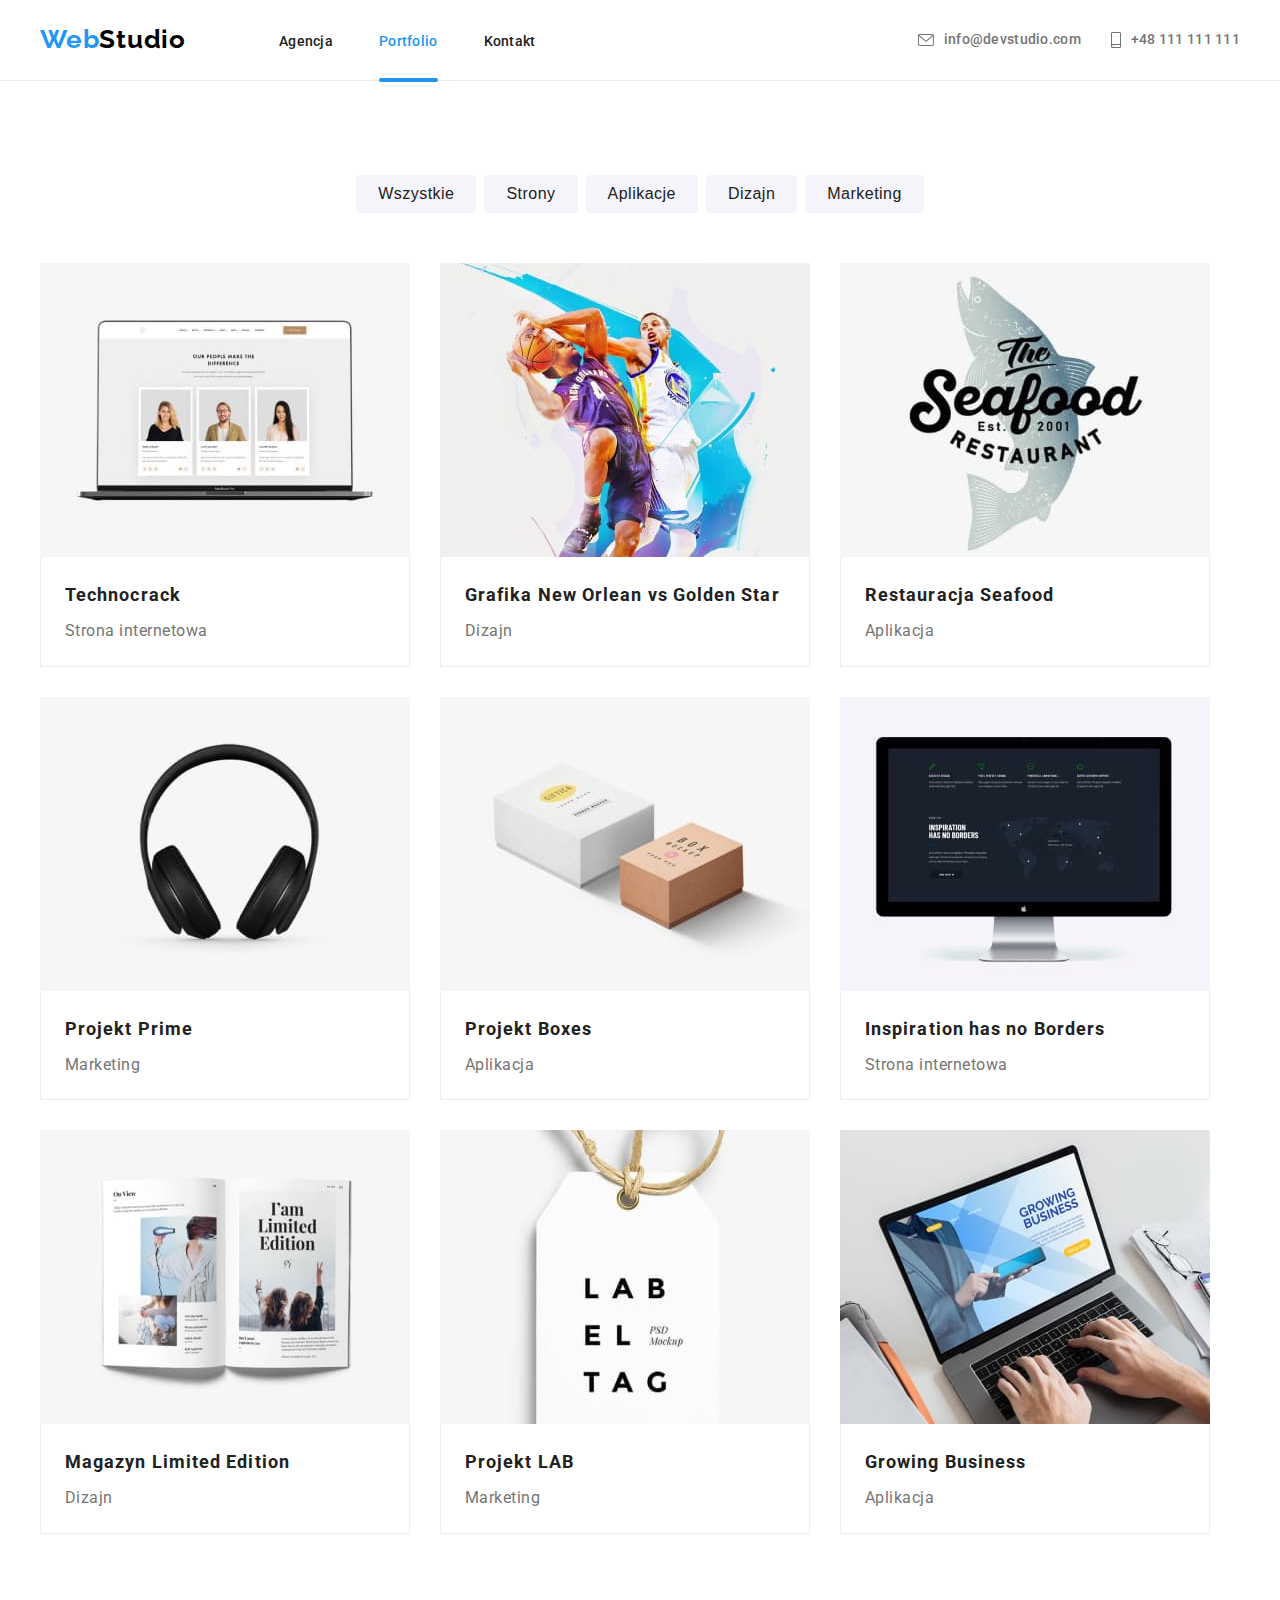
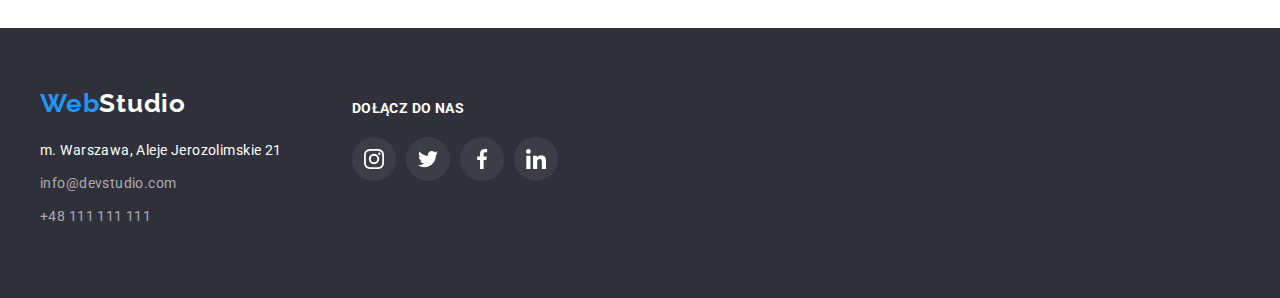
==== portfolio.html @ ef241d31 "added first files" ====
<!DOCTYPE html>
<html lang="pl">
  <head>
    <meta charset="UTF-8" />
    <meta http-equiv="X-UA-Compatible" content="IE=edge" />
    <meta name="viewport" content="width=device-width, initial-scale=1.0" />
    <title>Portfolio</title>
    <link
      rel="stylesheet"
      href="https://cdnjs.cloudflare.com/ajax/libs/modern-normalize/1.1.0/modern-normalize.min.css"
      integrity="sha512-wpPYUAdjBVSE4KJnH1VR1HeZfpl1ub8YT/NKx4PuQ5NmX2tKuGu6U/JRp5y+Y8XG2tV+wKQpNHVUX03MfMFn9Q=="
      crossorigin="anonymous"
      referrerpolicy="no-referrer"
    />
    <link rel="preconnect" href="https://fonts.googleapis.com" />
    <link rel="preconnect" href="https://fonts.gstatic.com" crossorigin />
    <link
      href="https://fonts.googleapis.com/css2?family=Raleway:wght@700&family=Roboto:wght@400;500;700;900&display=swap"
      rel="stylesheet"
    />
    <link rel="stylesheet" href="./css/styles.css" />
  </head>
  <body>
    <header>
      <div class="container menu">
        <div class="menu-contact">
          <a href="index.html" class="menu-link-logo-top"
            ><span class="menu-logo">Web</span>Studio</a
          >
          <nav class="navigation">
            <ul class="list">
              <li><a href="index.html" class="navigation-link">Agencja</a></li>
              <li>
                <a href="portfolio.html" class="navigation-link link-active"
                  >Portfolio</a
                >
              </li>
              <li><a href="/kontakt" class="navigation-link">Kontakt</a></li>
            </ul>
          </nav>
        </div>
        <ul class="contact-links">
          <li>
            <a href="mailto:info@devstudio.com" class="contact-link">
              <svg class="icon" width="16px" height="12px">
                <use href="./images/icons.svg#icon-envelope"></use>
              </svg>
              info@devstudio.com</a
            >
          </li>
          <li>
            <a href="tel:+48111111111" class="contact-link">
              <svg class="icon" width="10px" height="16px">
                <use href="./images/icons.svg#icon-smartphone"></use>
              </svg>
              +48 111 111 111</a
            >
          </li>
        </ul>
      </div>
    </header>
    <main>
      <div class="section">
        <div class="container">
          <ul class="filter">
            <li>
              <button type="button" class="filter-name">Wszystkie</button>
            </li>
            <li><button type="button" class="filter-name">Strony</button></li>
            <li>
              <button type="button" class="filter-name">Aplikacje</button>
            </li>
            <li><button type="button" class="filter-name">Dizajn</button></li>
            <li>
              <button type="button" class="filter-name">Marketing</button>
            </li>
          </ul>
        </div>
        <div class="container">
          <ul class="list-portfolio">
            <li>
              <figure class="list-portfolio-item">
                <div class="container-transform">
                  <img
                    class="portfolio-img"
                    src="images/technocrack.jpg"
                    alt="strona internetowa technocrack"
                    width="370"
                    height="294"
                  />
                  <div class="overlay">
                    <p>
                      Technocrack jest popularną platformą wykorzystywaną do
                      rozpowszechniania koronawirusa. Firmy wykorzystują tę
                      platformę do celów szpiegowskich i ataków na
                      niezabezpieczone serwery konkurencji
                    </p>
                  </div>
                </div>
                <figcaption class="portfolio-item">
                  <h3 class="portfolio-name">Technocrack</h3>
                  <span class="portfolio-type">Strona internetowa</span>
                </figcaption>
              </figure>
            </li>
            <li>
              <figure class="list-portfolio-item">
                <div class="container-transform">
                  <img
                    class="portfolio-img"
                    src="images/grafika-new-orlean.jpg"
                    alt="projekt graficzny"
                    width="370"
                    height="294"
                  />
                  <div class="overlay">
                    <p>
                      Technocrack jest popularną platformą wykorzystywaną do
                      rozpowszechniania koronawirusa. Firmy wykorzystują tę
                      platformę do celów szpiegowskich i ataków na
                      niezabezpieczone serwery konkurencji
                    </p>
                  </div>
                </div>
                <figcaption class="portfolio-item">
                  <h3 class="portfolio-name">
                    Grafika New Orlean vs Golden Star
                  </h3>
                  <span class="portfolio-type">Dizajn</span>
                </figcaption>
              </figure>
            </li>
            <li>
              <figure class="list-portfolio-item">
                <div class="container-transform">
                  <img
                    class="portfolio-img"
                    src="images/restauracja-seafood.jpg"
                    alt="aplikacja restauracji seafood"
                    width="370"
                    height="294"
                  />
                  <div class="overlay">
                    <p>
                      Technocrack jest popularną platformą wykorzystywaną do
                      rozpowszechniania koronawirusa. Firmy wykorzystują tę
                      platformę do celów szpiegowskich i ataków na
                      niezabezpieczone serwery konkurencji
                    </p>
                  </div>
                </div>
                <figcaption class="portfolio-item">
                  <h3 class="portfolio-name">Restauracja Seafood</h3>
                  <span class="portfolio-type">Aplikacja</span>
                </figcaption>
              </figure>
            </li>
            <li>
              <figure class="list-portfolio-item">
                <div class="container-transform">
                  <img
                    class="portfolio-img"
                    src="images/projekt-prime.jpg"
                    alt="marketing projektu prime"
                    width="370"
                    height="294"
                  />
                  <div class="overlay">
                    <p>
                      Technocrack jest popularną platformą wykorzystywaną do
                      rozpowszechniania koronawirusa. Firmy wykorzystują tę
                      platformę do celów szpiegowskich i ataków na
                      niezabezpieczone serwery konkurencji
                    </p>
                  </div>
                </div>
                <figcaption class="portfolio-item">
                  <h3 class="portfolio-name">Projekt Prime</h3>
                  <span class="portfolio-type">Marketing</span>
                </figcaption>
              </figure>
            </li>
            <li>
              <figure class="list-portfolio-item">
                <div class="container-transform">
                  <img
                    class="portfolio-img"
                    src="images/projekt-boxes.jpg"
                    alt="aplikacja projektu boxes"
                    width="370"
                    height="294"
                  />
                  <div class="overlay">
                    <p>
                      Technocrack jest popularną platformą wykorzystywaną do
                      rozpowszechniania koronawirusa. Firmy wykorzystują tę
                      platformę do celów szpiegowskich i ataków na
                      niezabezpieczone serwery konkurencji
                    </p>
                  </div>
                </div>
                <figcaption class="portfolio-item">
                  <h3 class="portfolio-name">Projekt Boxes</h3>
                  <span class="portfolio-type">Aplikacja</span>
                </figcaption>
              </figure>
            </li>
            <li>
              <figure class="list-portfolio-item">
                <div class="container-transform">
                  <img
                    class="portfolio-img"
                    src="images/inspiration-borders.jpg"
                    alt="strona internetowa inspiration has no borders"
                    width="370"
                    height="294"
                  />
                  <div class="overlay">
                    <p>
                      Technocrack jest popularną platformą wykorzystywaną do
                      rozpowszechniania koronawirusa. Firmy wykorzystują tę
                      platformę do celów szpiegowskich i ataków na
                      niezabezpieczone serwery konkurencji
                    </p>
                  </div>
                </div>
                <figcaption class="portfolio-item">
                  <h3 class="portfolio-name">Inspiration has no Borders</h3>
                  <span class="portfolio-type">Strona internetowa</span>
                </figcaption>
              </figure>
            </li>
            <li>
              <figure class="list-portfolio-item">
                <div class="container-transform">
                  <img
                    class="portfolio-img"
                    src="images/magazyn-lm.jpg"
                    alt="oprojekt graficzny magazynu limited edition"
                    width="370"
                    height="294"
                  />
                  <div class="overlay">
                    <p>
                      Technocrack jest popularną platformą wykorzystywaną do
                      rozpowszechniania koronawirusa. Firmy wykorzystują tę
                      platformę do celów szpiegowskich i ataków na
                      niezabezpieczone serwery konkurencji
                    </p>
                  </div>
                </div>
                <figcaption class="portfolio-item">
                  <h3 class="portfolio-name">Magazyn Limited Edition</h3>
                  <span class="portfolio-type">Dizajn</span>
                </figcaption>
              </figure>
            </li>
            <li>
              <figure class="list-portfolio-item">
                <div class="container-transform">
                  <img
                    class="portfolio-img"
                    src="images/projekt-lab.jpg"
                    alt="marketing projektu lab"
                    width="370"
                    height="294"
                  />
                  <div class="overlay">
                    <p>
                      Technocrack jest popularną platformą wykorzystywaną do
                      rozpowszechniania koronawirusa. Firmy wykorzystują tę
                      platformę do celów szpiegowskich i ataków na
                      niezabezpieczone serwery konkurencji
                    </p>
                  </div>
                </div>
                <figcaption class="portfolio-item">
                  <h3 class="portfolio-name">Projekt LAB</h3>
                  <span class="portfolio-type">Marketing</span>
                </figcaption>
              </figure>
            </li>
            <li>
              <figure class="list-portfolio-item">
                <div class="container-transform">
                  <img
                    class="portfolio-img"
                    src="images/growing-business.jpg"
                    alt="aplikacja growing business"
                    width="370"
                    height="294"
                  />
                  <div class="overlay">
                    <p>
                      Technocrack jest popularną platformą wykorzystywaną do
                      rozpowszechniania koronawirusa. Firmy wykorzystują tę
                      platformę do celów szpiegowskich i ataków na
                      niezabezpieczone serwery konkurencji
                    </p>
                  </div>
                </div>
                <figcaption class="portfolio-item">
                  <h3 class="portfolio-name">Growing Business</h3>
                  <span class="portfolio-type">Aplikacja</span>
                </figcaption>
              </figure>
            </li>
          </ul>
        </div>
      </div>
    </main>
    <footer class="bottom-contact">
      <div class="container bottom-contact-container">
        <div>
          <a href="index.html" class="menu-link-logo-bottom"
            ><span class="menu-logo">Web</span>Studio</a
          >
          <address class="contact">
            <span class="contact-address"
              >m. Warszawa, Aleje Jerozolimskie 21</span
            >
            <a href="mailto:info@devstudio.com" class="contact-link-bottom"
              >info@devstudio.com</a
            >
            <a href="tel:+48111111111" class="contact-link-bottom"
              >+48 111 111 111</a
            >
          </address>
        </div>
        <div class="join-us">
          <h3 class="join-us-text">DOŁĄCZ DO NAS</h3>
          <div class="social-footer">
            <a href="#" class="social-link-footer"
              ><svg width="20px" height="20px">
                <use href="./images/icons.svg#icon-instagram"></use>
              </svg>
            </a>
            <a href="#" class="social-link-footer"
              ><svg width="20px" height="20px">
                <use href="./images/icons.svg#icon-twitter"></use>
              </svg>
            </a>
            <a href="#" class="social-link-footer"
              ><svg width="20px" height="20px">
                <use href="./images/icons.svg#icon-facebook"></use>
              </svg>
            </a>
            <a href="#" class="social-link-footer"
              ><svg width="20px" height="20px">
                <use href="./images/icons.svg#icon-linkedin"></use>
              </svg>
            </a>
          </div>
        </div>
      </div>
    </footer>
  </body>
</html>
---- css/styles.css ----
:root {
  --brand-color-blue: #2196f3;
  --brand-color-background: #2f303a;
  --brand-color-black: #212121;
  --brand-color-grey: #f5f4fa;
  --brand-color-white: #ffffff;
  --brand-color-text-grey: #757575;
  --brand-color-icons: #afb1b8;
}

body {
  font-family: "Roboto", sans-serif;
  color: var(--brand-color-black);
}
img {
  display: block;
}

header {
  border-bottom-style: solid;
  border-bottom-width: 1px;
  border-bottom-color: rgba(236, 236, 236, 1);
}
* {
  padding: 0;
  margin: 0;
}
.section {
  padding-top: 94px;
  padding-bottom: 94px;
}
.backdrop {
  position: absolute;
  display: flex;
  justify-content: center;
  width: 100%;
  height: 100%;
  top: 0;
  left: 0;
  background-color: rgba(0, 0, 0, 0.2);
}
.bottom-contact {
  background-color: var(--brand-color-background);
  padding: 60px 0;
}
.bottom-contact-container {
  display: flex;
  column-gap: 70px;
}
.contact {
  font-style: normal;
  display: flex;
  flex-direction: column;
}
.contact-address {
  color: var(--brand-color-white);
  font-size: 14px;
  line-height: 1.71;
  letter-spacing: 0.03em;
  display: flex;
  padding-bottom: 9px;
}
.contact-link-bottom {
  color: rgba(255, 255, 255, 0.6);
  font-size: 14px;
  line-height: 1.71;
  text-decoration: none;
  letter-spacing: 0.03em;
  display: flex;
  padding-bottom: 9px;
  transition-property: color;
  transition-duration: 250ms;
  transition-timing-function: cubic-bezier(0.4, 0, 0.2, 1);
}
.contact-link-bottom:hover,
.contact-link-bottom:focus {
  color: var(--brand-color-blue);
}
.contact-links {
  list-style-type: none;
  display: flex;
  column-gap: 30px;
}
.contact-link {
  display: flex;
  align-items: center;
  color: var(--brand-color-text-grey);
  font-weight: 500;
  font-size: 14px;
  line-height: 1.1;
  text-decoration: none;
  letter-spacing: 0.02em;
  transition-property: color, fill;
  transition-duration: 250ms;
  transition-timing-function: cubic-bezier(0.4, 0, 0.2, 1);
}
.contact-link:hover,
.contact-link:focus {
  color: var(--brand-color-blue);
}
.contact-link:hover .icon,
.contact-link:focus .icon {
  fill: var(--brand-color-blue);
}
.container {
  width: 100%;
  max-width: 1200px;
  margin: 0 auto;
  padding: 0 15px;
}
.container-transform {
  position: relative;
  overflow: hidden;
}
.container-transform:hover .overlay,
.container-transform:focus .overlay {
  transform: translateY(0);
  transition: transform 250ms cubic-bezier(0.4, 0, 0.2, 1);
}
.list-portfolio-item:hover .overlay,
.list-portfolio-item:focus .overlay {
  transform: translateY(0);
  transition: transform 250ms cubic-bezier(0.4, 0, 0.2, 1);
}
.filter {
  list-style-type: none;
  display: flex;
  justify-content: center;
  column-gap: 8px;
  padding-bottom: 50px;
}
.filter-name {
  color: var(--brand-color-black);
  background-color: var(--brand-color-grey);
  cursor: pointer;
  font-size: 16px;
  font-weight: 500;
  line-height: 1.6;
  text-align: center;
  letter-spacing: 0.03em;
  border: none;
  padding: 6px 22px 6px 22px;
  border-radius: 4px;
  transition-property: color, background-color;
  transition-duration: 250ms;
  transition-timing-function: cubic-bezier(0.4, 0, 0.2, 1);
}
.filter-name:hover,
.filter-name:focus {
  color: var(--brand-color-white);
  background-color: var(--brand-color-blue);
  box-shadow: 0 3px 1px rgba(0, 0, 0, 0.1), 0px 1px 2px rgba(0, 0, 0, 0.08),
    0px 2px 2px rgba(0, 0, 0, 0.12);
}
.icon {
  fill: var(--brand-color-text-grey);
  margin-right: 10px;
  transition-property: fill;
  transition-duration: 250ms;
  transition-timing-function: cubic-bezier(0.4, 0, 0.2, 1);
}
.icon:hover,
.icon:focus {
  fill: var(--brand-color-blue);
  cursor: pointer;
}
.icon-strengths {
  padding: 25px 100px;
  margin-bottom: 30px;
  border-radius: 4px;
  background-color: var(--brand-color-grey);
}
.icon-modal-close {
  display: flex;
  justify-content: center;
  align-items: center;
  width: 30px;
  height: 30px;
  right: 0;
  top: 0;
  padding: 6px;
  margin: 8px;
  position: absolute;
  color: var(--brand-color-black);
  border-radius: 50%;
  border: 1px solid rgba(0, 0, 0, 0.1);
  background-color: var(--brand-color-white);
}
.icon-modal-close:hover {
  cursor: pointer;
  color: var(--brand-color-blue);
  border-color: var(--brand-color-blue);
}
.is-hidden {
  pointer-events: none;
  visibility: hidden;
  opacity: 0;
  transition: 1s ease-out;
}
.is-hidden .modal {
  transform: scale(0);
  opacity: 0;
}
.join-us {
  justify-content: flex-start;
}
.join-us-text {
  color: var(--brand-color-white);
  font-weight: 700;
  font-size: 14px;
  line-height: 1.17;
  letter-spacing: 0.03em;
  margin-top: 12px;
  margin-bottom: 20px;
}
.social {
  display: flex;
  justify-content: center;
  column-gap: 10px;
  margin: 16px 32px 30px 32px;
}

.list {
  list-style-type: none;
  display: flex;
  column-gap: 46px;
}
.list .active:active {
  color: var(--brand-color-blue);
}
.list-our-strengths {
  list-style-type: none;
  display: flex;
  column-gap: 30px;
}
.list-portfolio {
  display: flex;
  flex-wrap: wrap;
  list-style-type: none;
  gap: 30px;
  transition-property: box-shadow;
  transition-duration: 250ms;
  transition-timing-function: cubic-bezier(0.4, 0, 0.2, 1);
}
.list-portfolio-item:hover,
.list-portfolio-item:focus {
  box-shadow: 0px 4px 4px rgba(0, 0, 0, 0.25);
  cursor: pointer;
}
.link-active:after {
  content: "";
  position: absolute;
  background: var(--brand-color-blue);
  border-radius: 2px;
  width: 100%;
  height: 4px;
  margin-top: 28px;
  display: block;
}
.list .link-active {
  color: var(--brand-color-blue);
}
.menu {
  background-color: var(--brand-color-white);
  display: flex;
  align-items: center;
  justify-content: space-between;
}
.menu-contact {
  display: flex;
  align-items: center;
  column-gap: 93px;
}

.menu-link-logo-top {
  color: #000;
  font-family: Raleway;
  font-weight: 700;
  font-size: 26px;
  line-height: 1.2;
  text-decoration: none;
  letter-spacing: 0.03em;
  padding-top: 24px;
  padding-bottom: 25px;
}
.menu-link-logo-bottom {
  color: var(--brand-color-white);
  font-family: Raleway;
  font-weight: 700;
  font-size: 26px;
  line-height: 1.2;
  text-decoration: none;
  letter-spacing: 0.03em;
  display: flex;
  padding-bottom: 20px;
}
.menu-logo {
  color: var(--brand-color-blue);
  font-family: Raleway;
  font-weight: 700;
  font-size: 26px;
  line-height: 1.2;
  text-decoration: none;
  letter-spacing: 0.03em;
}
.modal {
  position: absolute;
  display: flex;
  justify-content: center;
  width: 528px;
  height: 581px;
  top: 221px;
  border-radius: 4px;
  background-color: var(--brand-color-white);
  box-shadow: 0 2px 1px 0 rgba(0, 0, 0, 0.2), 0 1px 1px 0 rgba(0, 0, 0, 0.14),
    0 1px 3px 0 rgba(0, 0, 0, 0.12);
  transition: 1s ease-in-out;
}
.motto {
  background-image: url("/goit-markup-hw-04/images/baner.jpg"),
    linear-gradient(to top, rgba(47, 48, 58, 0.4), rgba(47, 48, 58, 0.4));
  background-position: center;
  background-repeat: no-repeat;
  text-align: center;
  padding: 200px 0;
  display: flex;
  justify-content: center;
  align-items: center;
}
.motto-container {
  display: flex;
  flex-direction: column;
  justify-content: center;
  align-items: center;
  gap: 30px;
  max-width: 1600px;
}
.motto-text {
  color: var(--brand-color-white);
  font-weight: 900;
  font-size: 44px;
  line-height: 1.37;
  letter-spacing: 0.06em;
  text-align: center;
  max-width: 696px;
}
.navigation-link {
  color: var(--brand-color-black);
  position: relative;
  font-weight: 500;
  font-size: 14px;
  line-height: 1.15;
  text-decoration: none;
  letter-spacing: 0.02em;
  padding-top: 32px;
  padding-bottom: 32px;
  transition-property: color;
  transition-duration: 250ms;
  transition-timing-function: cubic-bezier(0.4, 0, 0.2, 1);
}
.navigation-link:hover,
.navigation-link:focus {
  color: var(--brand-color-blue);
}
.order {
  color: var(--brand-color-white);
  background-color: var(--brand-color-blue);
  cursor: pointer;
  font-weight: 700;
  font-size: 16px;
  line-height: 1.8;
  letter-spacing: 0.06em;
  width: 200px;
  padding: 10px 0;
  border-radius: 4px;
  border: none;
}
.our-client-text {
  color: var(--brand-color-black);
  font-weight: 700;
  font-size: 36px;
  line-height: 1.17;
  letter-spacing: 0.03em;
  text-align: center;
  margin-bottom: 50px;
}
.our-client {
  display: flex;
  justify-content: space-around;
  column-gap: 30px;
}
.our-client-icon {
  fill: var(--brand-color-icons);
}

.our-client-item {
  list-style: none;
}

.our-client-link {
  display: flex;
  border: 1px solid var(--brand-color-icons);
  border-radius: 4px;
  padding: 17.71px 32px 14.25px 32px;
  transition-property: border-color, fill;
  transition-duration: 250ms;
  transition-timing-function: cubic-bezier(0.4, 0, 0.2, 1);
}
.our-client-link:hover,
.our-client-link:focus {
  border-color: var(--brand-color-blue);
  cursor: pointer;
}

.our-client-link:hover .our-client-icon,
.our-client-link:focus .our-client-icon {
  fill: var(--brand-color-blue);
}
.our-strengths {
  padding-bottom: 0;
  display: flex;
  justify-content: space-around;
  column-gap: 30px;
}
.our-strengths-name {
  color: var(--brand-color-black);
  font-weight: 700;
  font-size: 14px;
  line-height: 1.2;
  letter-spacing: 0.03em;
  padding-bottom: 10px;
}
.our-strengths-text {
  color: var(--brand-color-text-grey);
  font-size: 14px;
  line-height: 1.7;
  letter-spacing: 0.03em;
}
.our-work-image {
  display: flex;
  position: relative;
}
.our-work-image > .our-work-image-dsc {
  position: absolute;
  background-color: rgba(47, 48, 58, 0.8);
  color: var(--brand-color-white);
  font-size: 14px;
  font-weight: 700;
  line-height: 1.17;
  letter-spacing: 0.03em;
  text-align: center;
  padding: 27px;
  right: 0;
  left: 0;
  bottom: 0;
}
.our-work-text {
  color: var(--brand-color-black);
  font-weight: 900;
  font-size: 36px;
  line-height: 1.17;
  letter-spacing: 0.03em;
  text-align: center;
  padding-bottom: 50px;
}
.our-work-list {
  list-style-type: none;
  display: flex;
  column-gap: 30px;
  justify-content: space-around;
}
.our-team {
  background-color: var(--brand-color-grey);
  text-align: center;
}

.our-team-list {
  list-style-type: none;
  display: flex;
  column-gap: 30px;
  justify-content: space-around;
}
.our-team-item {
  background-color: var(--brand-color-white);
  box-shadow: 0px 2px 1px 0px rgba(0, 0, 0, 0.2),
    0px 1px 1px 0px rgba(0, 0, 0, 0.14), 0px 1px 3px 0px rgba(0, 0, 0, 0.12);
  border-bottom-left-radius: 4px;
  border-bottom-right-radius: 4px;
}
.our-team-dsc {
  padding: 30px 20px 0 20px;
}
.our-team-text {
  color: var(--brand-color-black);
  font-weight: 700;
  font-size: 36px;
  line-height: 1.17;
  letter-spacing: 0.03em;
  text-align: center;
  padding-bottom: 50px;
}
.our-team-name {
  color: var(--brand-color-black);
  font-weight: 500;
  font-size: 16px;
  line-height: 1.19;
  letter-spacing: 0.03em;
  text-align: center;
  padding-bottom: 10px;
}
.our-team-job {
  color: var(--brand-color-text-grey);
  font-size: 16px;
  line-height: 1.19;
  letter-spacing: 0.03em;
}

.overlay {
  position: absolute;
  width: 100%;
  height: 100%;
  top: 0;
  left: 0;
  transform: translateY(100%);
}
.overlay p {
  font-size: 18px;
  line-height: 1.5;
  letter-spacing: 0.03em;
  color: rgba(255, 255, 255, 1);
  background-color: rgba(33, 150, 243, 0.9);
  padding: 55px 45px 49px 24px;
}
.portfolio-img {
  display: block;
}
.portfolio-item {
  border: 1px solid rgba(238, 238, 238, 1);
  border-top: none;
  padding: 20px 24px;
}
.portfolio-name {
  background-color: var(--brand-color-white);
  color: var(--brand-color-black);
  font-weight: 700;
  font-size: 18px;
  line-height: 2;
  letter-spacing: 0.06em;
  padding-bottom: 4px;
}
.portfolio-type {
  color: var(--brand-color-text-grey);
  font-size: 16px;
  line-height: 1.8;
  letter-spacing: 0.03em;
  padding-top: 0;
}
.social-footer {
  display: flex;
  column-gap: 10px;
}
.social-link {
  fill: var(--brand-color-icons);
  padding: 12px;
  display: flex;
  border-radius: 50%;
  transition-property: fill, background-color, border-radius;
  transition-duration: 250ms;
  transition-timing-function: cubic-bezier(0.4, 0, 0.2, 1);
}
.social-link:hover,
.social-link:focus {
  fill: var(--brand-color-white);
  background-color: var(--brand-color-blue);
  border-radius: 50%;
  cursor: pointer;
}
.social-link-footer {
  padding: 12px;
  fill: var(--brand-color-white);
  background-color: #ffffff10;
  border-radius: 50%;
  display: flex;
  transition-property: fill, background-color, border-radius;
  transition-duration: 250ms;
  transition-timing-function: cubic-bezier(0.4, 0, 0.2, 1);
}
.social-link-footer:hover,
.social-link-footer:focus {
  fill: var(--brand-color-white);
  background-color: var(--brand-color-blue);
  border-radius: 50%;
  cursor: pointer;
}
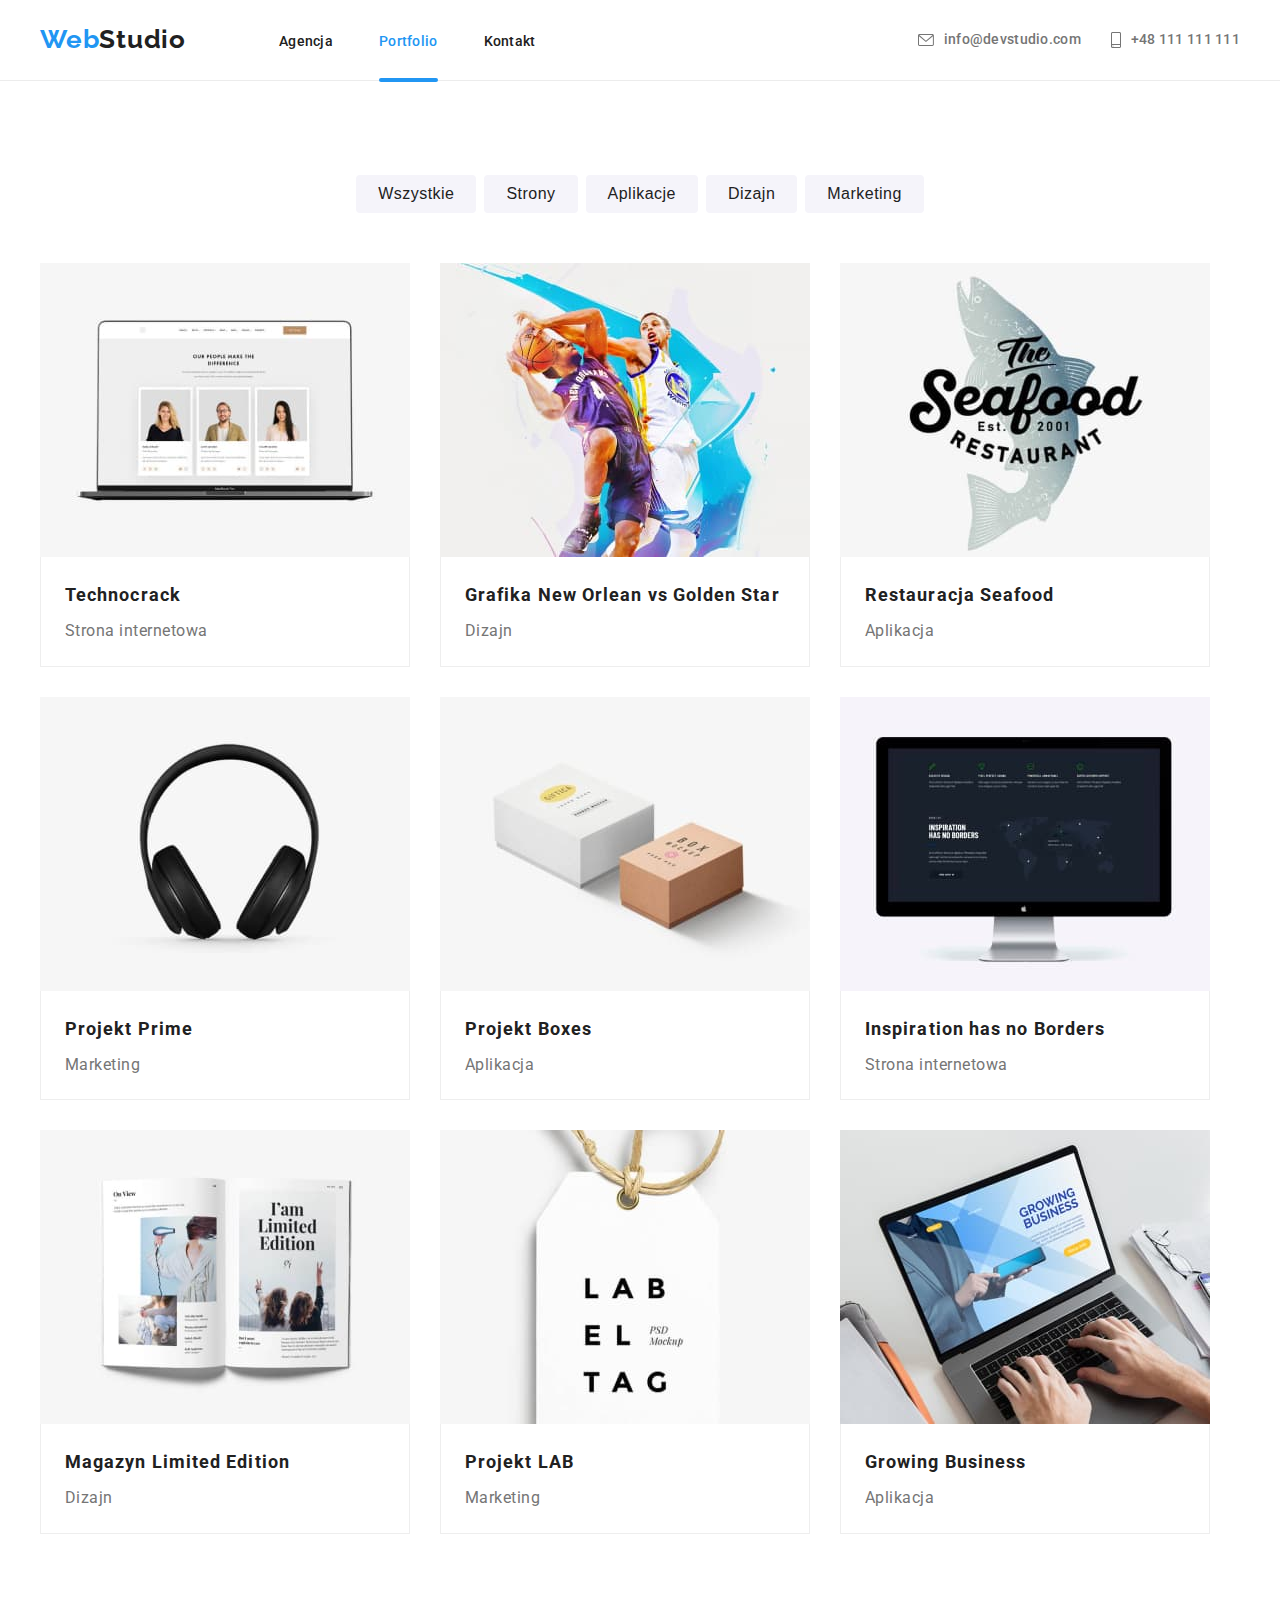
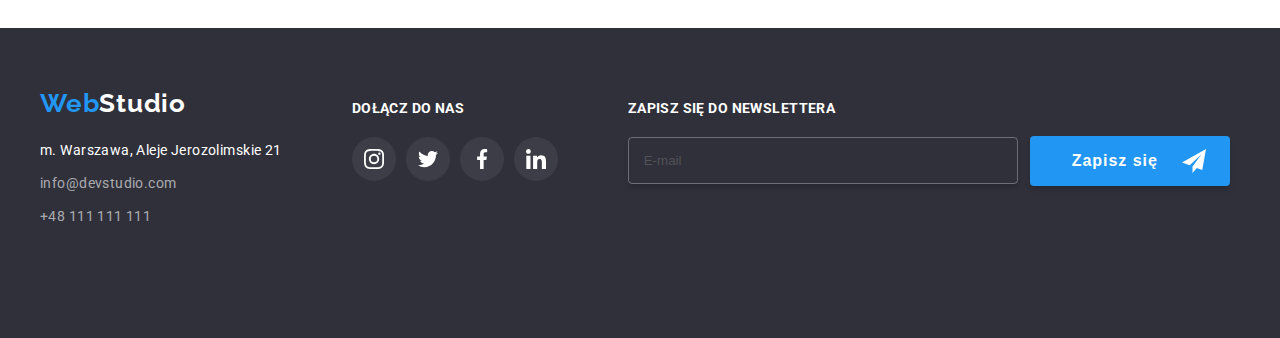
==== commit d1b711c6: "added checkbox" ====
--- a/portfolio.html
+++ b/portfolio.html
@@ -352,6 +352,22 @@
             </a>
           </div>
         </div>
+        <form name="singup-form" class="newsletter">
+          <label class="newsletter-text"
+            >ZAPISZ SIĘ DO NEWSLETTERA
+            <input
+              class="newsletter-input"
+              type="email"
+              name="email"
+              placeholder="E-mail"
+          /></label>
+          <button type="submit" class="button-send">
+            Zapisz się
+            <svg width="24px" height="24px" class="newsletter-icon">
+              <use href="./images/icons.svg#icon-send"></use>
+            </svg>
+          </button>
+        </form>
       </div>
     </footer>
   </body>
--- a/css/styles.css
+++ b/css/styles.css
@@ -15,11 +15,19 @@
 img {
   display: block;
 }
-
 header {
   border-bottom-style: solid;
   border-bottom-width: 1px;
   border-bottom-color: rgba(236, 236, 236, 1);
+}
+textarea {
+  resize: none;
+  font-size: 12px;
+  line-height: 1.17;
+  letter-spacing: 0.01em;
+}
+::placeholder {
+  color: rgba(117, 117, 117, 0.5);
 }
 * {
   padding: 0;
@@ -47,6 +55,23 @@
   display: flex;
   column-gap: 70px;
 }
+.button-send {
+  height: 50px;
+  display: inline-flex;
+  align-items: center;
+  padding: 10px 24px 10px 42px;
+  margin: 48px 0 0 0;
+  color: var(--brand-color-white);
+  font-size: 16px;
+  font-weight: 700;
+  line-height: 1.8;
+  letter-spacing: 0.06em;
+  background-color: var(--brand-color-blue);
+
+  border: none;
+  border-radius: 4px;
+  box-shadow: 0 4px 4px 0 rgba(0, 0, 0, 0.15);
+}
 .contact {
   font-style: normal;
   display: flex;
@@ -116,6 +141,46 @@
 .container-transform:focus .overlay {
   transform: translateY(0);
   transition: transform 250ms cubic-bezier(0.4, 0, 0.2, 1);
+}
+.checkbox {
+  position: relative;
+  display: flex;
+  align-items: center;
+  margin: 18px 0 22px 0;
+}
+.checkbox-icon {
+  position: absolute;
+  top: 2px;
+  left: 1px;
+  fill: var(--brand-color-white);
+}
+.checkbox-input {
+  position: absolute;
+  width: 100%;
+  height: 100%;
+  clip: rect(1px 1px 1px 1px);
+}
+.checkbox-label {
+  position: relative;
+  border: 2px solid var(--brand-color-black);
+  border-radius: 2px;
+  width: 16px;
+  height: 15px;
+}
+.checkbox-link {
+  color: var(--brand-color-blue);
+}
+.checkbox-input:checked + .checkbox-label {
+  background-color: var(--brand-color-blue);
+  border: 0.2px solid var(--brand-color-white);
+  border-radius: 2px;
+}
+.checkbox-text {
+  font-size: 14px;
+  line-height: 1.71;
+  letter-spacing: 0.03em;
+  color: var(--brand-color-text-grey);
+  padding-left: 12px;
 }
 .list-portfolio-item:hover .overlay,
 .list-portfolio-item:focus .overlay {
@@ -273,7 +338,7 @@
 }
 
 .menu-link-logo-top {
-  color: #000;
+  color: var(--brand-color-black);
   font-family: Raleway;
   font-weight: 700;
   font-size: 26px;
@@ -306,7 +371,7 @@
 .modal {
   position: absolute;
   display: flex;
-  justify-content: center;
+  flex-direction: column;
   width: 528px;
   height: 581px;
   top: 221px;
@@ -316,6 +381,62 @@
     0 1px 3px 0 rgba(0, 0, 0, 0.12);
   transition: 1s ease-in-out;
 }
+.modal-form {
+  display: flex;
+  flex-direction: column;
+  row-gap: 10px;
+  padding: 12px 40px 20px 40px;
+}
+.modal-text {
+  font-size: 20px;
+  font-weight: 700;
+  line-height: 1.17;
+  letter-spacing: 0.03em;
+  padding: 40px 40px 12px 40px;
+}
+.modal-input {
+  border: none;
+  outline: none;
+  margin-left: 12px;
+}
+.modal-form label p {
+  display: flex;
+  font-size: 12px;
+  line-height: 1.17;
+  letter-spacing: 0.01em;
+  color: var(--brand-color-text-grey);
+  margin-bottom: 4px;
+}
+.modal-form .button-send {
+  display: flex;
+  justify-content: center;
+  width: 200px;
+  padding: 0;
+  margin: 0 0 0 120px;
+}
+.modal-form-input {
+  display: flex;
+  border: 1px solid rgba(33, 33, 33, 0.2);
+  border-radius: 4px;
+  padding: 11px 0 11px 12px;
+  align-items: center;
+  transition-property: border-color;
+  transition-duration: 250ms;
+  transition-timing-function: cubic-bezier(0.4, 0, 0.2, 1);
+}
+.modal-form-input:focus-within {
+  border-color: var(--brand-color-blue);
+}
+.modal-icon {
+  display: block;
+  fill: var(--brand-color-black);
+  transition-property: fill;
+  transition-duration: 250ms;
+  transition-timing-function: cubic-bezier(0.4, 0, 0.2, 1);
+}
+.modal-form-input:focus-within .modal-icon {
+  fill: var(--brand-color-blue);
+}
 .motto {
   background-image: url("/goit-markup-hw-04/images/baner.jpg"),
     linear-gradient(to top, rgba(47, 48, 58, 0.4), rgba(47, 48, 58, 0.4));
@@ -361,6 +482,31 @@
 .navigation-link:hover,
 .navigation-link:focus {
   color: var(--brand-color-blue);
+}
+.newsletter {
+  display: flex;
+}
+.newsletter-input {
+  display: flex;
+  background-color: transparent;
+  border: 1px solid rgba(255, 255, 255, 0.3);
+  border-radius: 4px;
+  padding: 15px;
+  margin: 20px 12px 94px 0;
+  box-shadow: 0 4px 4px 0 rgba(0, 0, 0, 0.15);
+  width: 358px;
+}
+.newsletter-text {
+  font-size: 14px;
+  font-weight: 700;
+  line-height: 1.17;
+  letter-spacing: 0.03em;
+  color: var(--brand-color-white);
+  margin-top: 12px;
+}
+.newsletter-icon {
+  fill: var(--brand-color-white);
+  margin-left: 24px;
 }
 .order {
   color: var(--brand-color-white);
